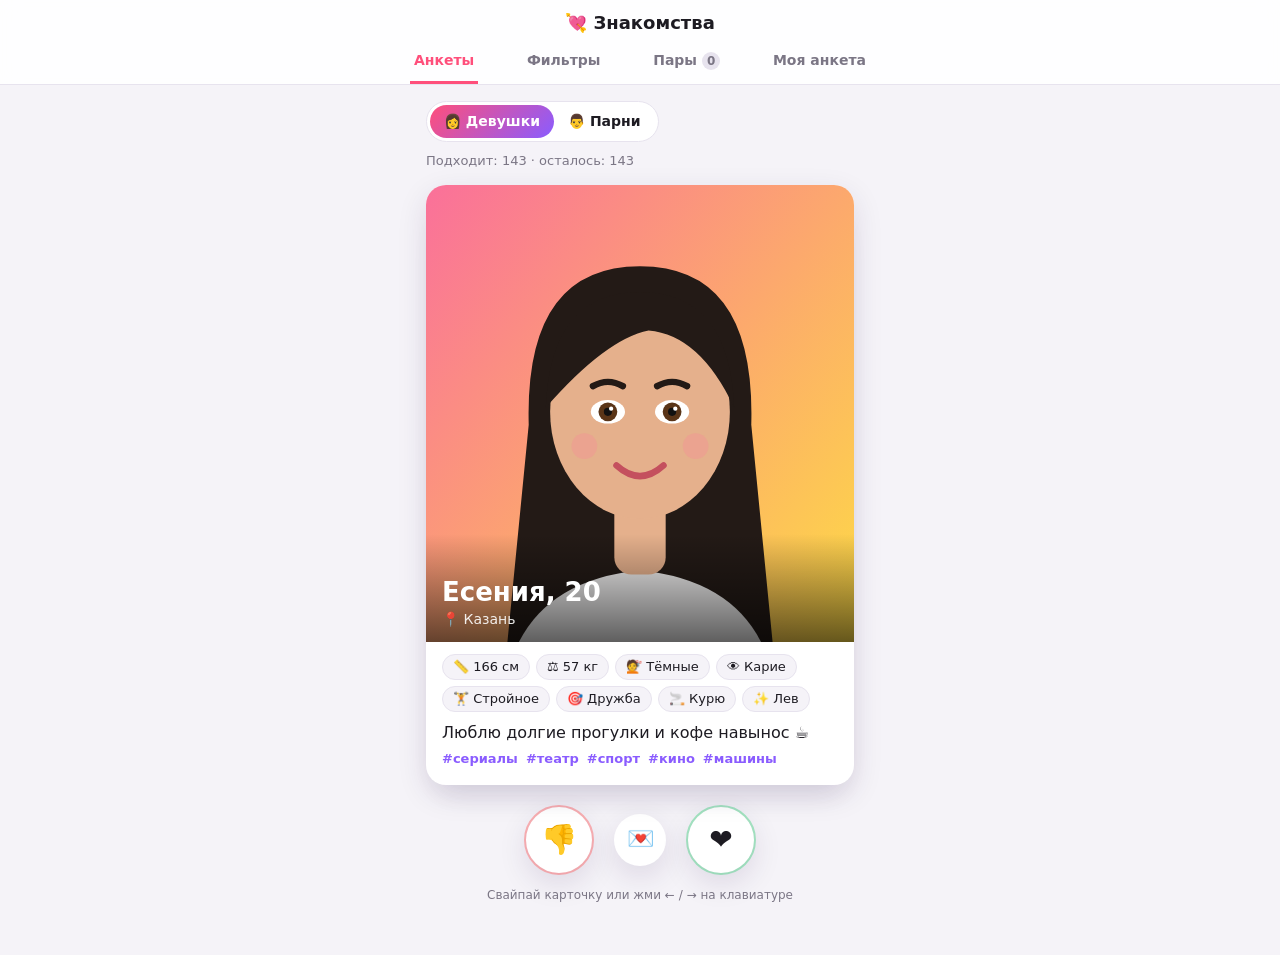
==== dating/index.html @ bea025f1 "Add dating app with criteria search and yes/no swipe feed Co-Authored-By: Claude Opus 5.5 <noreply@a" ====
<!doctype html>
<html lang="ru">
<head>
  <meta charset="utf-8">
  <meta name="viewport" content="width=device-width, initial-scale=1, viewport-fit=cover">
  <title>Знакомства — поиск по критериям</title>
  <meta name="description" content="Знакомства в стиле «да / нет»: ищи девушек и парней по росту, весу, цвету волос, глаз и другим критериям.">
  <link rel="stylesheet" href="styles.css">
</head>
<body>

<header class="top">
  <div class="logo">💘 Знакомства</div>
  <nav class="tabs" id="tabs">
    <button class="tab is-active" data-view="feed">Анкеты</button>
    <button class="tab" data-view="filters">Фильтры</button>
    <button class="tab" data-view="matches">Пары <span class="badge" id="matchCount">0</span></button>
    <button class="tab" data-view="profile">Моя анкета</button>
  </nav>
</header>

<main class="wrap">

  <!-- ЛЕНТА -->
  <section class="view is-active" id="view-feed">
    <div class="feed-head">
      <div class="seg" id="genderSwitch">
        <button data-gender="f">👩 Девушки</button>
        <button data-gender="m">👨 Парни</button>
      </div>
      <div class="found" id="foundInfo"></div>
    </div>

    <div class="stage" id="stage">
      <!-- карточка рендерится из app.js -->
    </div>

    <div class="actions" id="actions">
      <button class="act act--no" id="btnNo" title="Нет (←)">👎</button>
      <button class="act act--msg" id="btnMsg" title="Лайк с сообщением">💌</button>
      <button class="act act--yes" id="btnYes" title="Да (→)">❤️</button>
    </div>
    <p class="hint">Свайпай карточку или жми ← / → на клавиатуре</p>
  </section>

  <!-- ФИЛЬТРЫ -->
  <section class="view" id="view-filters">
    <h2>Кого ищем</h2>
    <form id="filterForm" class="filters">
      <div class="field">
        <label>Пол</label>
        <div class="seg seg--form">
          <label><input type="radio" name="gender" value="f"> <span>Девушки</span></label>
          <label><input type="radio" name="gender" value="m"> <span>Парни</span></label>
        </div>
      </div>

      <div class="field range">
        <label>Возраст: <b id="ageOut"></b></label>
        <div class="pair"><input type="number" name="ageMin" min="18" max="60"> — <input type="number" name="ageMax" min="18" max="60"></div>
      </div>
      <div class="field range">
        <label>Рост, см: <b id="heightOut"></b></label>
        <div class="pair"><input type="number" name="heightMin" min="140" max="210"> — <input type="number" name="heightMax" min="140" max="210"></div>
      </div>
      <div class="field range">
        <label>Вес, кг: <b id="weightOut"></b></label>
        <div class="pair"><input type="number" name="weightMin" min="40" max="130"> — <input type="number" name="weightMax" min="40" max="130"></div>
      </div>

      <div class="field"><label>Цвет волос</label><div class="chips" data-group="hair"></div></div>
      <div class="field"><label>Цвет глаз</label><div class="chips" data-group="eyes"></div></div>
      <div class="field"><label>Телосложение</label><div class="chips" data-group="body"></div></div>
      <div class="field"><label>Город</label><div class="chips" data-group="city"></div></div>
      <div class="field"><label>Цель знакомства</label><div class="chips" data-group="goal"></div></div>
      <div class="field"><label>Отношение к курению</label><div class="chips" data-group="smoking"></div></div>
      <div class="field"><label>Знак зодиака</label><div class="chips" data-group="zodiac"></div></div>

      <p class="muted">Ничего не выбрано в группе = подходит любой вариант.</p>

      <div class="form-actions">
        <button type="button" class="btn btn--ghost" id="filterReset">Сбросить</button>
        <button type="submit" class="btn">Показать анкеты (<span id="filterCount">0</span>)</button>
      </div>
    </form>
  </section>

  <!-- ПАРЫ -->
  <section class="view" id="view-matches">
    <h2>Взаимные симпатии</h2>
    <div class="list" id="matchList"></div>
    <h2>Ты лайкнул(а)</h2>
    <div class="list" id="likeList"></div>
    <button class="btn btn--ghost" id="resetSeen">Начать заново (сбросить просмотренные)</button>
  </section>

  <!-- МОЯ АНКЕТА -->
  <section class="view" id="view-profile">
    <h2>Моя анкета</h2>
    <form id="profileForm" class="filters">
      <div class="field"><label>Имя</label><input name="name" required maxlength="30" placeholder="Как тебя зовут"></div>
      <div class="field">
        <label>Я</label>
        <div class="seg seg--form">
          <label><input type="radio" name="gender" value="f" required> <span>Девушка</span></label>
          <label><input type="radio" name="gender" value="m"> <span>Парень</span></label>
        </div>
      </div>
      <div class="grid3">
        <div class="field"><label>Возраст</label><input type="number" name="age" min="18" max="99" required></div>
        <div class="field"><label>Рост, см</label><input type="number" name="height" min="120" max="230"></div>
        <div class="field"><label>Вес, кг</label><input type="number" name="weight" min="35" max="200"></div>
      </div>
      <div class="grid3">
        <div class="field"><label>Волосы</label><select name="hair" data-options="hair"></select></div>
        <div class="field"><label>Глаза</label><select name="eyes" data-options="eyes"></select></div>
        <div class="field"><label>Город</label><select name="city" data-options="city"></select></div>
      </div>
      <div class="field"><label>О себе</label><textarea name="about" rows="3" maxlength="300" placeholder="Пара слов о себе"></textarea></div>
      <div class="form-actions">
        <button type="submit" class="btn">Сохранить</button>
      </div>
    </form>
    <div id="profilePreview"></div>
  </section>

</main>

<!-- модалки -->
<div class="modal" id="modal" hidden>
  <div class="modal__box" id="modalBox"></div>
</div>

<div class="toast" id="toast"></div>

<script src="app.js"></script>
</body>
</html>
---- dating/styles.css ----
:root {
  --bg: #f5f3f8;
  --surface: #ffffff;
  --text: #1d1b22;
  --muted: #7b7685;
  --line: #e7e3ee;
  --accent: #ff4f7b;
  --accent-2: #8a5cff;
  --yes: #2ecc71;
  --no: #ff4d4d;
  --radius: 20px;
  --shadow: 0 10px 30px rgba(40, 20, 70, .12);
}
@media (prefers-color-scheme: dark) {
  :root {
    --bg: #131118; --surface: #1e1b25; --text: #f2eff7; --muted: #9a94a6; --line: #2e2a37;
    --shadow: 0 10px 30px rgba(0, 0, 0, .45);
  }
}
* { box-sizing: border-box; }
html, body { margin: 0; }
body {
  font-family: system-ui, -apple-system, "Segoe UI", Roboto, sans-serif;
  background: var(--bg); color: var(--text); line-height: 1.4;
  -webkit-tap-highlight-color: transparent;
}
button { font: inherit; cursor: pointer; color: inherit; }
input, select, textarea { font: inherit; color: inherit; }
h2 { font-size: 20px; margin: 24px 0 12px; }
.muted { color: var(--muted); font-size: 14px; }

/* ---------- шапка ---------- */
.top {
  position: sticky; top: 0; z-index: 10;
  background: color-mix(in srgb, var(--surface) 88%, transparent);
  backdrop-filter: blur(10px);
  border-bottom: 1px solid var(--line);
  padding: 10px 16px 0;
}
.logo { font-weight: 800; font-size: 18px; text-align: center; }
.tabs { display: flex; justify-content: space-between; gap: 2px; max-width: 460px; margin-left: auto; margin-right: auto; margin-top: 6px; overflow-x: auto; }
.tab {
  font-size: 14px;
  background: none; border: 0; padding: 10px 4px; font-weight: 600; color: var(--muted);
  border-bottom: 3px solid transparent; white-space: nowrap;
}
.tab.is-active { color: var(--accent); border-bottom-color: var(--accent); }
.badge {
  display: inline-block; min-width: 18px; padding: 0 5px; border-radius: 9px;
  background: var(--accent); color: #fff; font-size: 12px; line-height: 18px; text-align: center;
}
.badge.is-zero { background: var(--line); color: var(--muted); }

.wrap { max-width: 460px; margin: 0 auto; padding: 16px 16px 40px; }
.view { display: none; }
.view.is-active { display: block; }

/* ---------- лента ---------- */
.feed-head { display: flex; align-items: center; justify-content: space-between; gap: 10px; flex-wrap: wrap; margin-bottom: 14px; }
.found { font-size: 13px; color: var(--muted); }
.seg { display: inline-flex; background: var(--surface); border: 1px solid var(--line); border-radius: 999px; padding: 3px; }
.seg button { border: 0; background: none; padding: 7px 14px; border-radius: 999px; font-weight: 600; font-size: 14px; }
.seg button.is-active { background: linear-gradient(135deg, var(--accent), var(--accent-2)); color: #fff; }

.stage { position: relative; height: min(calc(100vh - 290px), 600px); min-height: 420px; }
.card {
  position: absolute; inset: 0;
  background: var(--surface); border-radius: var(--radius); box-shadow: var(--shadow);
  overflow: hidden; display: flex; flex-direction: column;
  touch-action: pan-y; user-select: none; cursor: grab;
  --yes: 0; --no: 0;
}
.card:active { cursor: grabbing; }
.card--under { transform: scale(.95) translateY(14px); opacity: .7; pointer-events: none; }
.card--static { position: relative; cursor: default; touch-action: auto; user-select: text; }
.card__photo { position: relative; flex: 1 1 auto; min-height: 220px; overflow: hidden; }
.card--static .card__photo { height: 300px; flex: none; }
.ava { display: block; width: 100%; height: 100%; object-fit: cover; }
.card__photo .ava { position: absolute; inset: 0; }
.card__photo svg { width: 100%; height: 100%; }
.card__title {
  position: absolute; left: 0; right: 0; bottom: 0; padding: 40px 16px 12px; color: #fff;
  background: linear-gradient(transparent, rgba(0, 0, 0, .6));
  display: flex; flex-direction: column;
}
.card__title b { font-size: 26px; }
.card__title span { font-size: 14px; opacity: .9; }
.card__body { padding: 12px 16px 16px; flex: none; max-height: 45%; overflow-y: auto; }
.card--static .card__body { max-height: none; }
.tags { display: flex; flex-wrap: wrap; gap: 6px; }
.tag { background: var(--bg); border: 1px solid var(--line); border-radius: 999px; padding: 3px 10px; font-size: 13px; }
.about { margin: 10px 0 6px; }
.interests { display: flex; flex-wrap: wrap; gap: 8px; font-size: 13px; color: var(--accent-2); font-weight: 600; }
.sent { margin: 10px 0 0; padding: 8px 10px; background: var(--bg); border-radius: 10px; font-size: 14px; }

.stamp {
  position: absolute; top: 28px; padding: 4px 14px; border: 4px solid; border-radius: 10px;
  font-size: 32px; font-weight: 900; letter-spacing: 2px; pointer-events: none; background: rgba(255,255,255,.15);
}
.stamp--yes { left: 20px; color: var(--yes); transform: rotate(-14deg); opacity: var(--yes); }
.stamp--no { right: 20px; color: var(--no); transform: rotate(14deg); opacity: var(--no); }

.actions { display: flex; justify-content: center; align-items: center; gap: 22px; margin-top: 22px; }
.actions.is-disabled { opacity: .35; pointer-events: none; }
.act {
  width: 66px; height: 66px; border-radius: 50%; border: 0; font-size: 28px;
  background: var(--surface); box-shadow: var(--shadow); transition: transform .15s;
}
.act:hover { transform: scale(1.08); }
.act:active { transform: scale(.94); }
.act--msg { width: 52px; height: 52px; font-size: 22px; }
.act--no { outline: 2px solid color-mix(in srgb, var(--no) 40%, transparent); }
.act--yes { outline: 2px solid color-mix(in srgb, var(--yes) 40%, transparent); }
.hint { text-align: center; color: var(--muted); font-size: 12px; margin-top: 14px; }

.empty {
  position: absolute; inset: 0; display: flex; flex-direction: column; align-items: center; justify-content: center;
  text-align: center; padding: 24px; background: var(--surface); border-radius: var(--radius); border: 2px dashed var(--line);
}
.empty__icon { font-size: 48px; }
.empty h3 { margin: 10px 0 4px; }
.empty p { color: var(--muted); margin: 0 0 16px; }
.empty__btns { display: flex; gap: 10px; flex-wrap: wrap; justify-content: center; }

/* ---------- кнопки и формы ---------- */
.btn {
  border: 0; border-radius: 12px; padding: 11px 18px; font-weight: 700; color: #fff;
  background: linear-gradient(135deg, var(--accent), var(--accent-2));
}
.btn--ghost { background: var(--surface); color: var(--text); border: 1px solid var(--line); }
.filters { display: flex; flex-direction: column; gap: 16px; }
.field > label { display: block; font-weight: 600; font-size: 14px; margin-bottom: 6px; }
.field input:not([type=radio]), .field select, .field textarea {
  width: 100%; padding: 10px 12px; border-radius: 12px; border: 1px solid var(--line); background: var(--surface);
}
.field textarea { resize: vertical; }
.pair { display: flex; align-items: center; gap: 8px; color: var(--muted); }
.pair input { flex: 1; }
.grid3 { display: grid; grid-template-columns: repeat(3, 1fr); gap: 10px; }
@media (max-width: 380px) { .grid3 { grid-template-columns: 1fr 1fr; } }
.seg--form label { position: relative; }
.seg--form input { position: absolute; opacity: 0; }
.seg--form span { display: inline-block; padding: 7px 16px; border-radius: 999px; font-weight: 600; font-size: 14px; cursor: pointer; }
.seg--form input:checked + span { background: linear-gradient(135deg, var(--accent), var(--accent-2)); color: #fff; }
.seg--form input:focus-visible + span { outline: 2px solid var(--accent); }
.chips { display: flex; flex-wrap: wrap; gap: 8px; }
.chip {
  display: inline-flex; align-items: center; gap: 6px;
  border: 1px solid var(--line); background: var(--surface); border-radius: 999px; padding: 6px 12px; font-size: 14px;
}
.chip i { width: 12px; height: 12px; border-radius: 50%; border: 1px solid rgba(0,0,0,.15); }
.chip.is-on { border-color: var(--accent); background: color-mix(in srgb, var(--accent) 14%, var(--surface)); color: var(--accent); font-weight: 600; }
.form-actions { display: flex; gap: 10px; justify-content: flex-end; flex-wrap: wrap; margin-top: 8px; }
.filters .form-actions { position: sticky; bottom: 0; padding: 12px 0; background: var(--bg); }

/* ---------- пары ---------- */
.list { display: flex; flex-direction: column; gap: 8px; }
.mini {
  display: flex; align-items: center; gap: 12px; width: 100%; text-align: left;
  background: var(--surface); border: 1px solid var(--line); border-radius: 14px; padding: 8px;
}
.mini__ava { width: 52px; height: 52px; border-radius: 50%; overflow: hidden; flex: none; }
.mini__ava svg { width: 100%; height: 100%; }
.mini__info { display: flex; flex-direction: column; flex: 1; min-width: 0; }
.mini__info small { color: var(--muted); }
#resetSeen { margin-top: 24px; width: 100%; }

/* ---------- модалка ---------- */
.modal {
  position: fixed; inset: 0; z-index: 50; background: rgba(10, 5, 20, .55);
  display: flex; align-items: center; justify-content: center; padding: 16px;
}
.modal[hidden] { display: none; }
.modal__box {
  width: 100%; max-width: 420px; max-height: 90vh; overflow-y: auto;
  background: var(--surface); border-radius: var(--radius); padding: 16px; animation: pop .25s ease;
}
@keyframes pop { from { transform: scale(.9); opacity: 0; } }
.match { text-align: center; }
.match__title { font-size: 26px; font-weight: 900; background: linear-gradient(135deg, var(--accent), var(--accent-2)); -webkit-background-clip: text; background-clip: text; color: transparent; }
.match__ava { width: 140px; height: 140px; border-radius: 50%; overflow: hidden; margin: 16px auto; box-shadow: 0 0 0 4px var(--accent); }
.match__ava svg { width: 100%; height: 100%; }
.match .form-actions { justify-content: center; }
.msg h3 { margin: 0 0 12px; }
.msg textarea { width: 100%; padding: 10px 12px; border-radius: 12px; border: 1px solid var(--line); background: var(--bg); resize: vertical; }

/* ---------- тост ---------- */
.toast {
  position: fixed; left: 50%; bottom: 24px; transform: translate(-50%, 30px); opacity: 0;
  background: var(--text); color: var(--surface); padding: 10px 18px; border-radius: 999px; font-weight: 600;
  transition: .25s; pointer-events: none; z-index: 60;
}
.toast.is-show { transform: translate(-50%, 0); opacity: 1; }
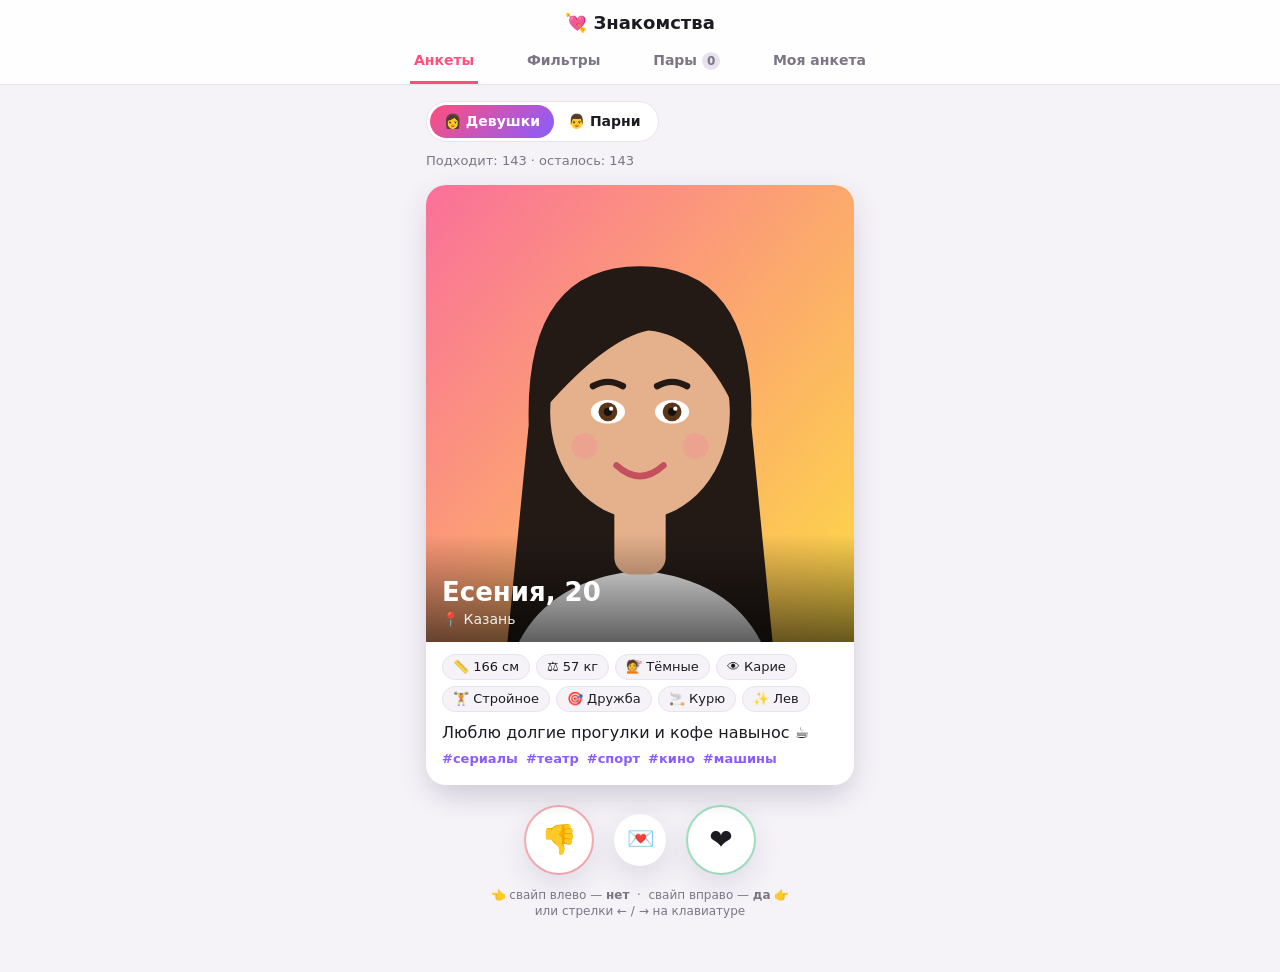
==== commit d81403a5: "Dating app: swipe hint animation, in-page reset confirm, theme fixes Co-Authored-By: Claude Opus 5.5" ====
--- a/dating/index.html
+++ b/dating/index.html
@@ -40,7 +40,7 @@
       <button class="act act--msg" id="btnMsg" title="Лайк с сообщением">💌</button>
       <button class="act act--yes" id="btnYes" title="Да (→)">❤️</button>
     </div>
-    <p class="hint">Свайпай карточку или жми ← / → на клавиатуре</p>
+    <p class="hint">👈 свайп влево — <b>нет</b> &nbsp;·&nbsp; свайп вправо — <b>да</b> 👉<br>или стрелки ← / → на клавиатуре</p>
   </section>
 
   <!-- ФИЛЬТРЫ -->
--- a/dating/styles.css
+++ b/dating/styles.css
@@ -12,10 +12,14 @@
   --shadow: 0 10px 30px rgba(40, 20, 70, .12);
 }
 @media (prefers-color-scheme: dark) {
-  :root {
+  :root:not([data-theme="light"]) {
     --bg: #131118; --surface: #1e1b25; --text: #f2eff7; --muted: #9a94a6; --line: #2e2a37;
-    --shadow: 0 10px 30px rgba(0, 0, 0, .45);
+    --shadow: 0 10px 30px rgba(0, 0, 0, .45); color-scheme: dark;
   }
+}
+:root[data-theme="dark"] {
+  --bg: #131118; --surface: #1e1b25; --text: #f2eff7; --muted: #9a94a6; --line: #2e2a37;
+    --shadow: 0 10px 30px rgba(0, 0, 0, .45); color-scheme: dark;
 }
 * { box-sizing: border-box; }
 html, body { margin: 0; }
@@ -23,6 +27,7 @@
   font-family: system-ui, -apple-system, "Segoe UI", Roboto, sans-serif;
   background: var(--bg); color: var(--text); line-height: 1.4;
   -webkit-tap-highlight-color: transparent;
+  overflow-x: clip;
 }
 button { font: inherit; cursor: pointer; color: inherit; }
 input, select, textarea { font: inherit; color: inherit; }
@@ -31,7 +36,7 @@
 
 /* ---------- шапка ---------- */
 .top {
-  position: sticky; top: 0; z-index: 10;
+  position: sticky; top: env(safe-area-inset-top, 0px); z-index: 10;
   background: color-mix(in srgb, var(--surface) 88%, transparent);
   backdrop-filter: blur(10px);
   border-bottom: 1px solid var(--line);
@@ -121,6 +126,20 @@
 .empty h3 { margin: 10px 0 4px; }
 .empty p { color: var(--muted); margin: 0 0 16px; }
 .empty__btns { display: flex; gap: 10px; flex-wrap: wrap; justify-content: center; }
+
+/* подсказка свайпа */
+.card--hint { animation: hint 2.2s ease-in-out; }
+.card--hint .stamp--yes { animation: hintYes 2.2s ease-in-out; }
+.card--hint .stamp--no { animation: hintNo 2.2s ease-in-out; }
+@keyframes hint {
+  0%, 100% { transform: none; }
+  25% { transform: translateX(70px) rotate(6deg); }
+  50% { transform: none; }
+  75% { transform: translateX(-70px) rotate(-6deg); }
+}
+@keyframes hintYes { 0%, 50%, 100% { opacity: 0; } 25% { opacity: 1; } }
+@keyframes hintNo { 0%, 50%, 100% { opacity: 0; } 75% { opacity: 1; } }
+@media (prefers-reduced-motion: reduce) { .card, .act, .toast { transition: none !important; } }
 
 /* ---------- кнопки и формы ---------- */
 .btn {
